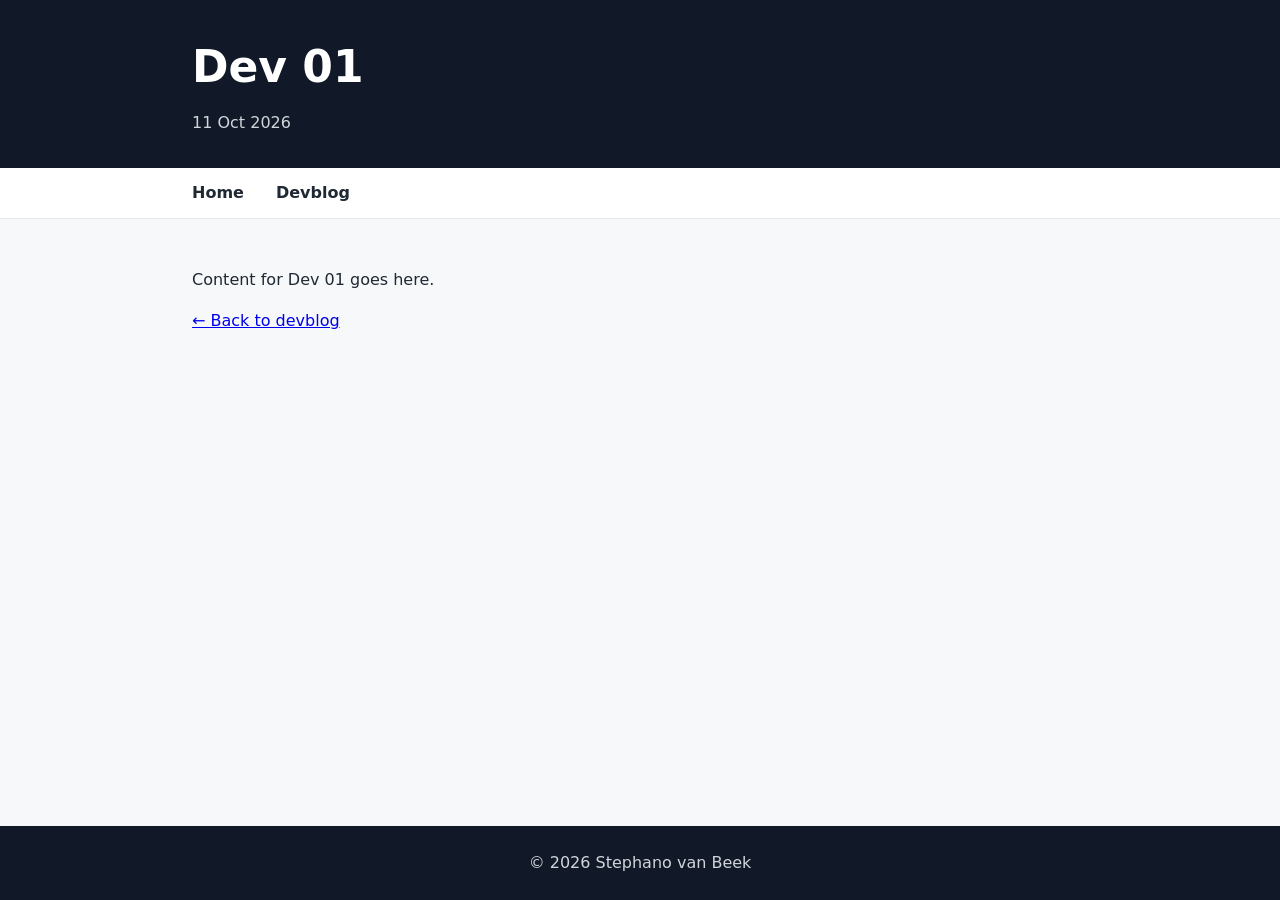
==== dev-01.html @ 4a0f00a3 "Add Dev 01-03 entries with dates and detail pages" ====
<!DOCTYPE html>
<html lang="en">
<head>
  <meta charset="UTF-8">
  <meta name="viewport" content="width=device-width, initial-scale=1.0">
  <title>Dev 01 | Nudging Devblog</title>
  <link rel="stylesheet" href="css/style.css">
</head>
<body>
  <header class="site-header">
    <div class="container">
      <h1 class="site-title">Dev 01</h1>
      <p class="site-tagline"><time datetime="2026-10-11">11 Oct 2026</time></p>
    </div>
  </header>

  <nav class="site-nav" aria-label="Main navigation">
    <div class="container">
      <ul>
        <li><a href="index.html">Home</a></li>
        <li><a href="devblog.html">Devblog</a></li>
      </ul>
    </div>
  </nav>

  <main class="container devblog">
    <article class="post-content">
      <p>Content for Dev 01 goes here.</p>
      <p><a href="devblog.html">&larr; Back to devblog</a></p>
    </article>
  </main>

  <footer class="site-footer">
    <div class="container">
      <p>&copy; 2026 Stephano van Beek</p>
    </div>
  </footer>

  <script src="js/script.js"></script>
</body>
</html>
---- css/style.css ----
:root {
  --color-bg: #f7f8fa;
  --color-surface: #ffffff;
  --color-text: #1f2933;
  --color-muted: #52606d;
  --color-primary: #2563eb;
  --color-dark: #111827;
  --max-width: 60rem;
}

*,
*::before,
*::after {
  box-sizing: border-box;
}

body {
  margin: 0;
  min-height: 100vh;
  display: flex;
  flex-direction: column;
  font-family: system-ui, -apple-system, "Segoe UI", Roboto, sans-serif;
  line-height: 1.6;
  color: var(--color-text);
  background: var(--color-bg);
}

.container {
  width: 100%;
  max-width: var(--max-width);
  margin-inline: auto;
  padding-inline: 1rem;
}

.site-header {
  padding-block: 2rem;
  background: var(--color-dark);
  color: #fff;
}

.site-title {
  margin: 0;
  font-size: clamp(1.75rem, 5vw, 2.75rem);
}

.site-tagline {
  margin: 0.5rem 0 0;
  color: #d1d5db;
}

.site-nav {
  background: var(--color-surface);
  border-bottom: 1px solid #e5e7eb;
}

.site-nav ul {
  display: flex;
  flex-wrap: wrap;
  gap: 1rem;
  margin: 0;
  padding: 0.75rem 0;
  list-style: none;
}

.site-nav a {
  color: var(--color-text);
  text-decoration: none;
  font-weight: 600;
}

.site-nav a:hover,
.site-nav a:focus-visible,
.site-nav a[aria-current="page"] {
  color: var(--color-primary);
  text-decoration: underline;
}

main {
  flex: 1;
  display: grid;
  gap: 1.5rem;
  padding-block: 2rem;
}

main section {
  padding: 1.5rem;
  background: var(--color-surface);
  border-radius: 0.5rem;
  box-shadow: 0 1px 3px rgba(0, 0, 0, 0.08);
}

main h2 {
  margin-top: 0;
}

.site-footer {
  padding-block: 1.5rem;
  background: var(--color-dark);
  color: #d1d5db;
  text-align: center;
}

.site-footer p {
  margin: 0;
}

/* Devblog list */
.devblog {
  display: block;
}

.post-list {
  margin: 0;
  padding: 0;
  list-style: none;
}

.post-item {
  display: flex;
  justify-content: space-between;
  align-items: center;
  gap: 1rem;
  padding: 1rem 0;
  border-bottom: 1px solid #e5e7eb;
}

.post-meta {
  margin: 0;
  font-size: 0.85rem;
  color: var(--color-muted);
}

.post-tag {
  font-weight: 600;
}

.post-title {
  margin: 0.25rem 0;
  font-size: 1.25rem;
  line-height: 1.3;
}

.post-title a {
  color: var(--color-text);
  text-decoration: none;
}

.post-title a:hover,
.post-title a:focus-visible {
  color: var(--color-primary);
}

.post-summary {
  margin: 0;
  color: var(--color-muted);
  font-size: 0.95rem;
}

.post-thumb {
  flex-shrink: 0;
  display: grid;
  place-items: center;
  width: 6rem;
  height: 4rem;
  border-radius: 0.5rem;
  background: var(--color-dark);
  color: #fff;
  font-weight: 700;
}

@media (min-width: 48rem) {
  .container {
    padding-inline: 2rem;
  }

  .site-nav ul {
    gap: 2rem;
  }
}

@media (min-width: 64rem) {
  main:not(.devblog) {
    grid-template-columns: repeat(2, 1fr);
  }

  #about {
    grid-column: 1 / -1;
  }
}
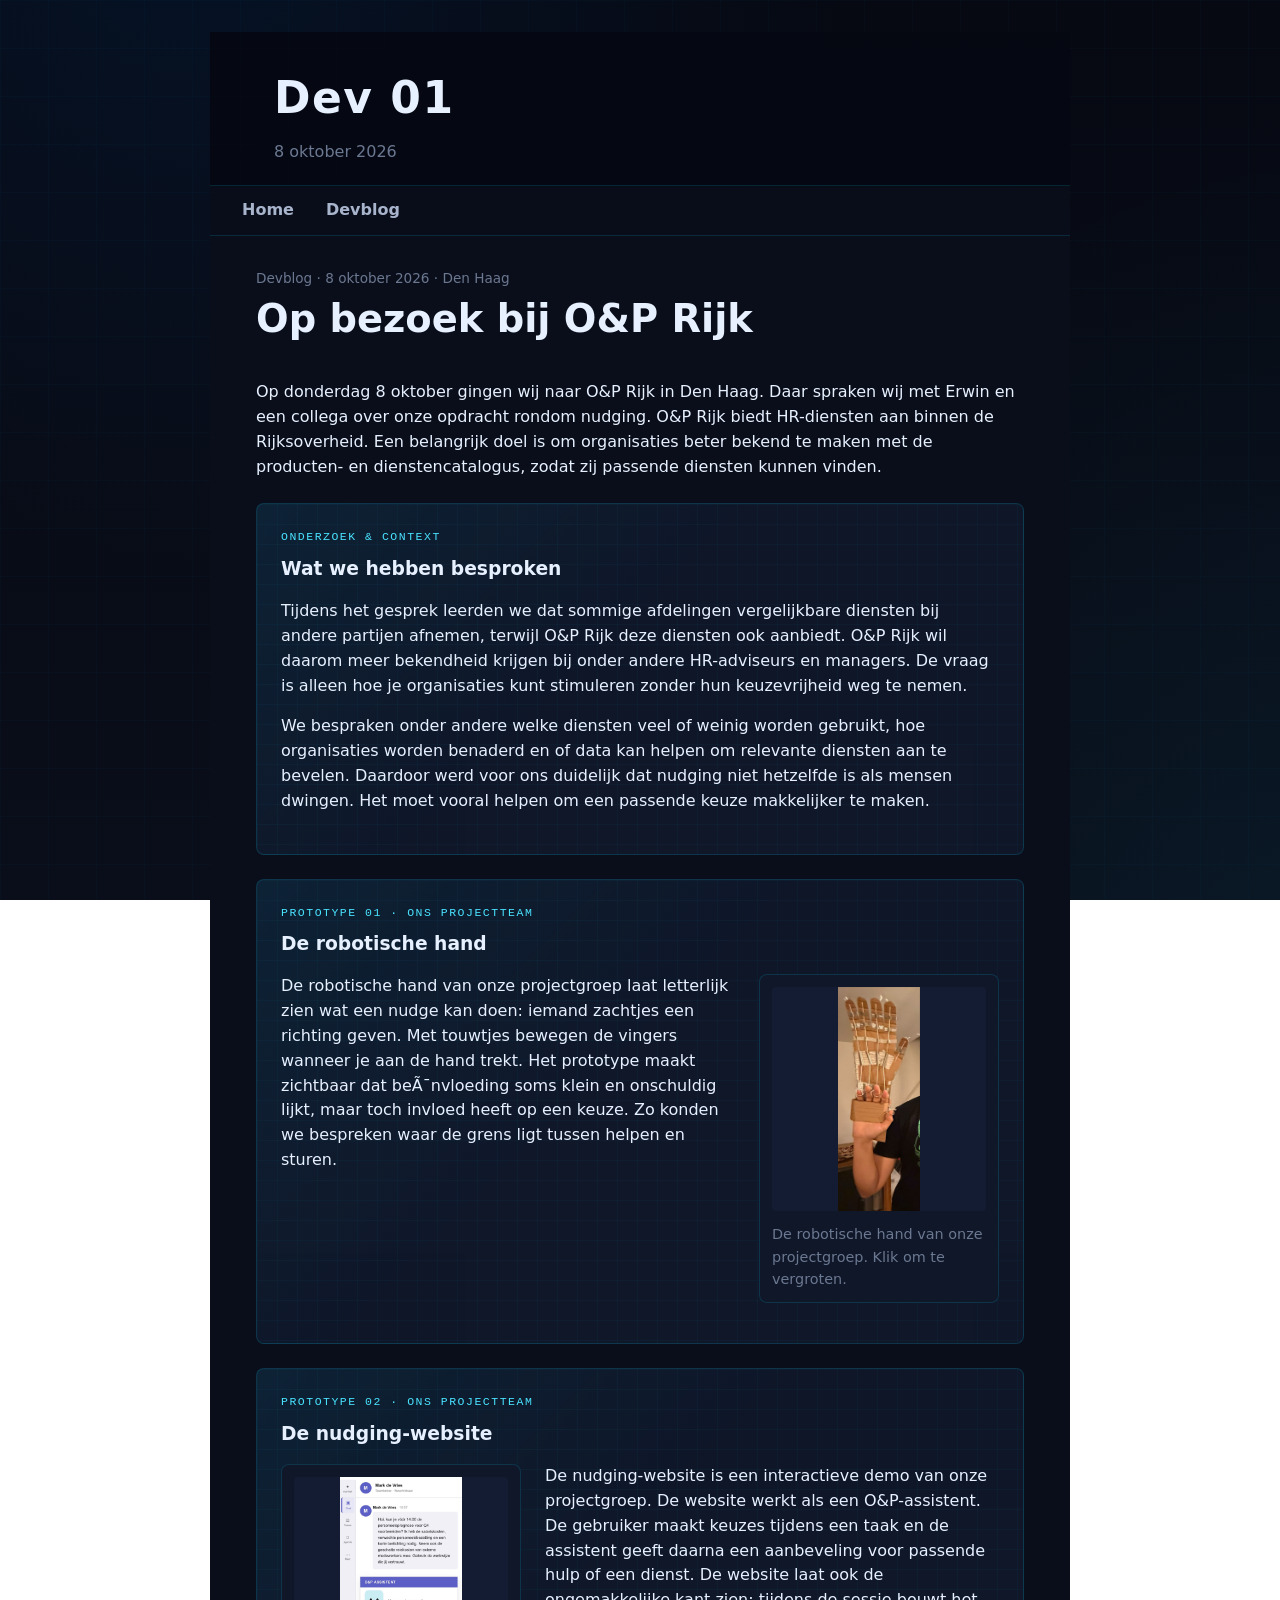
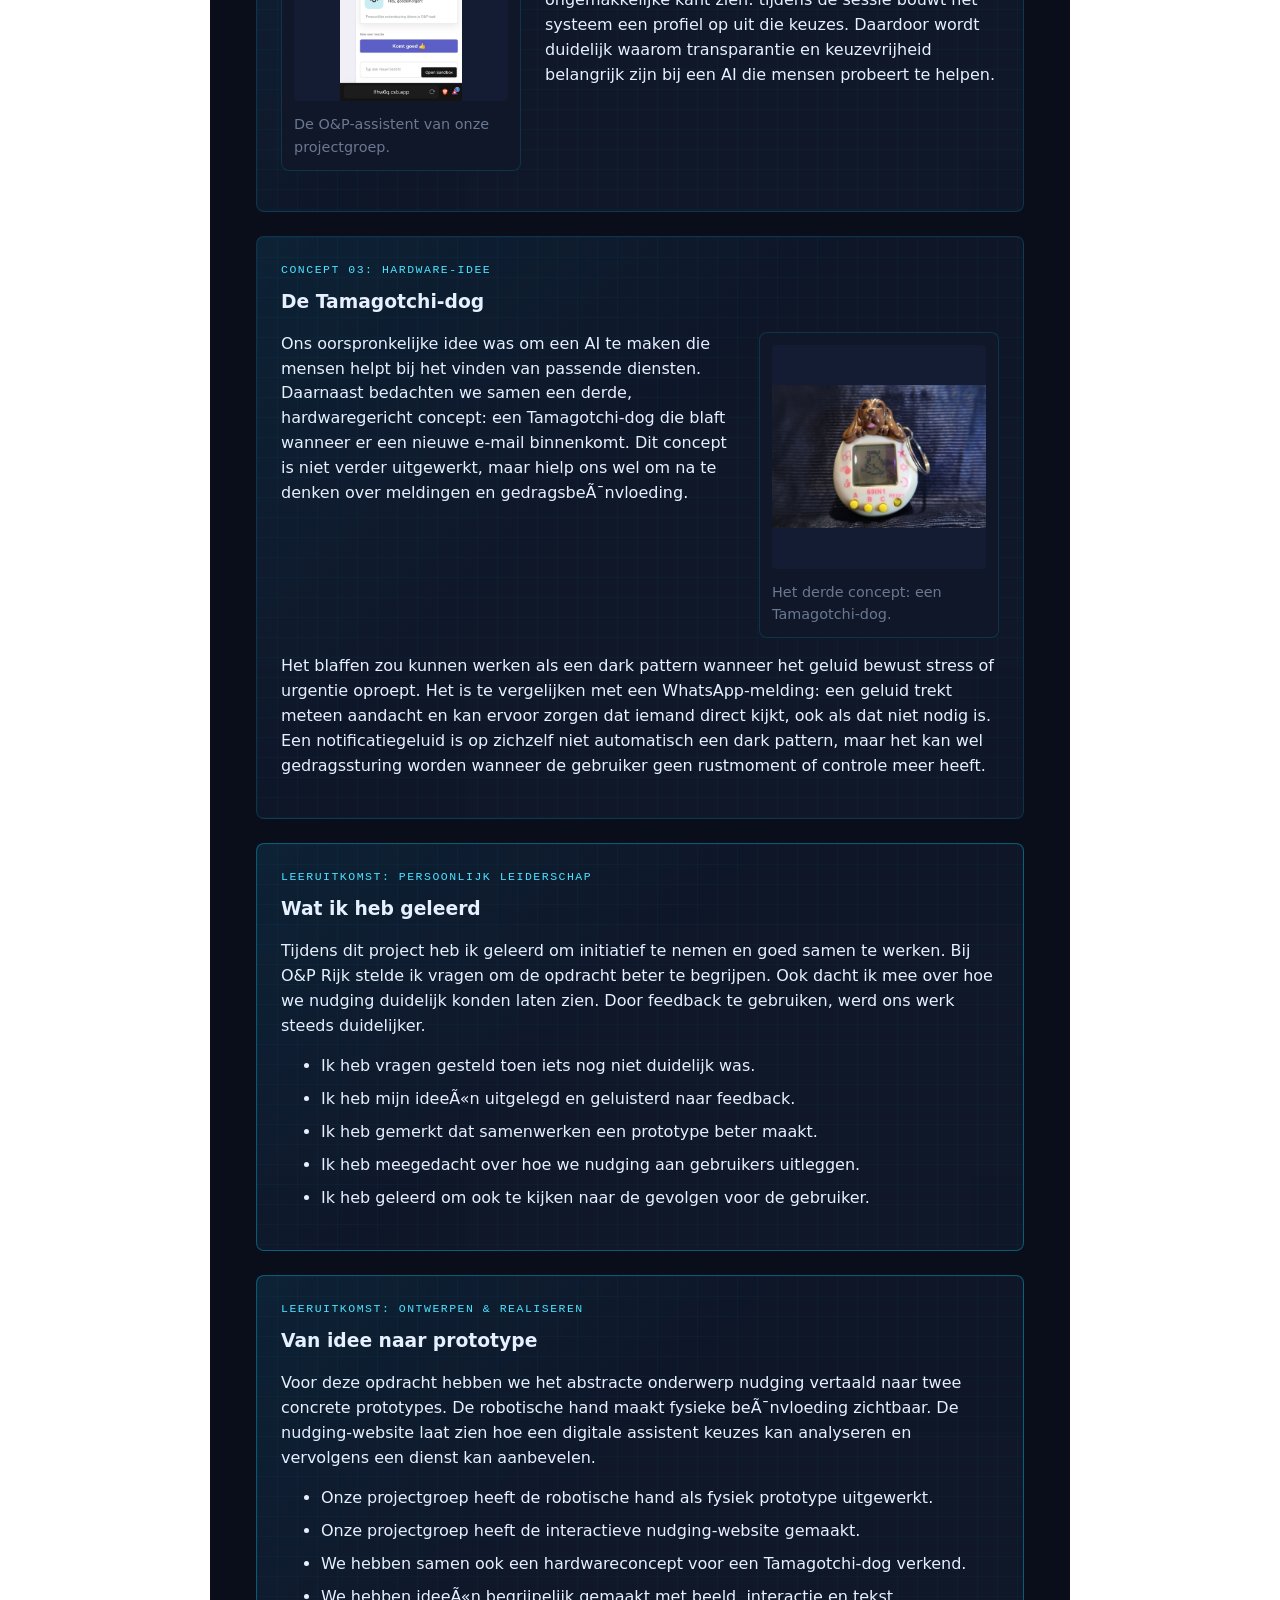
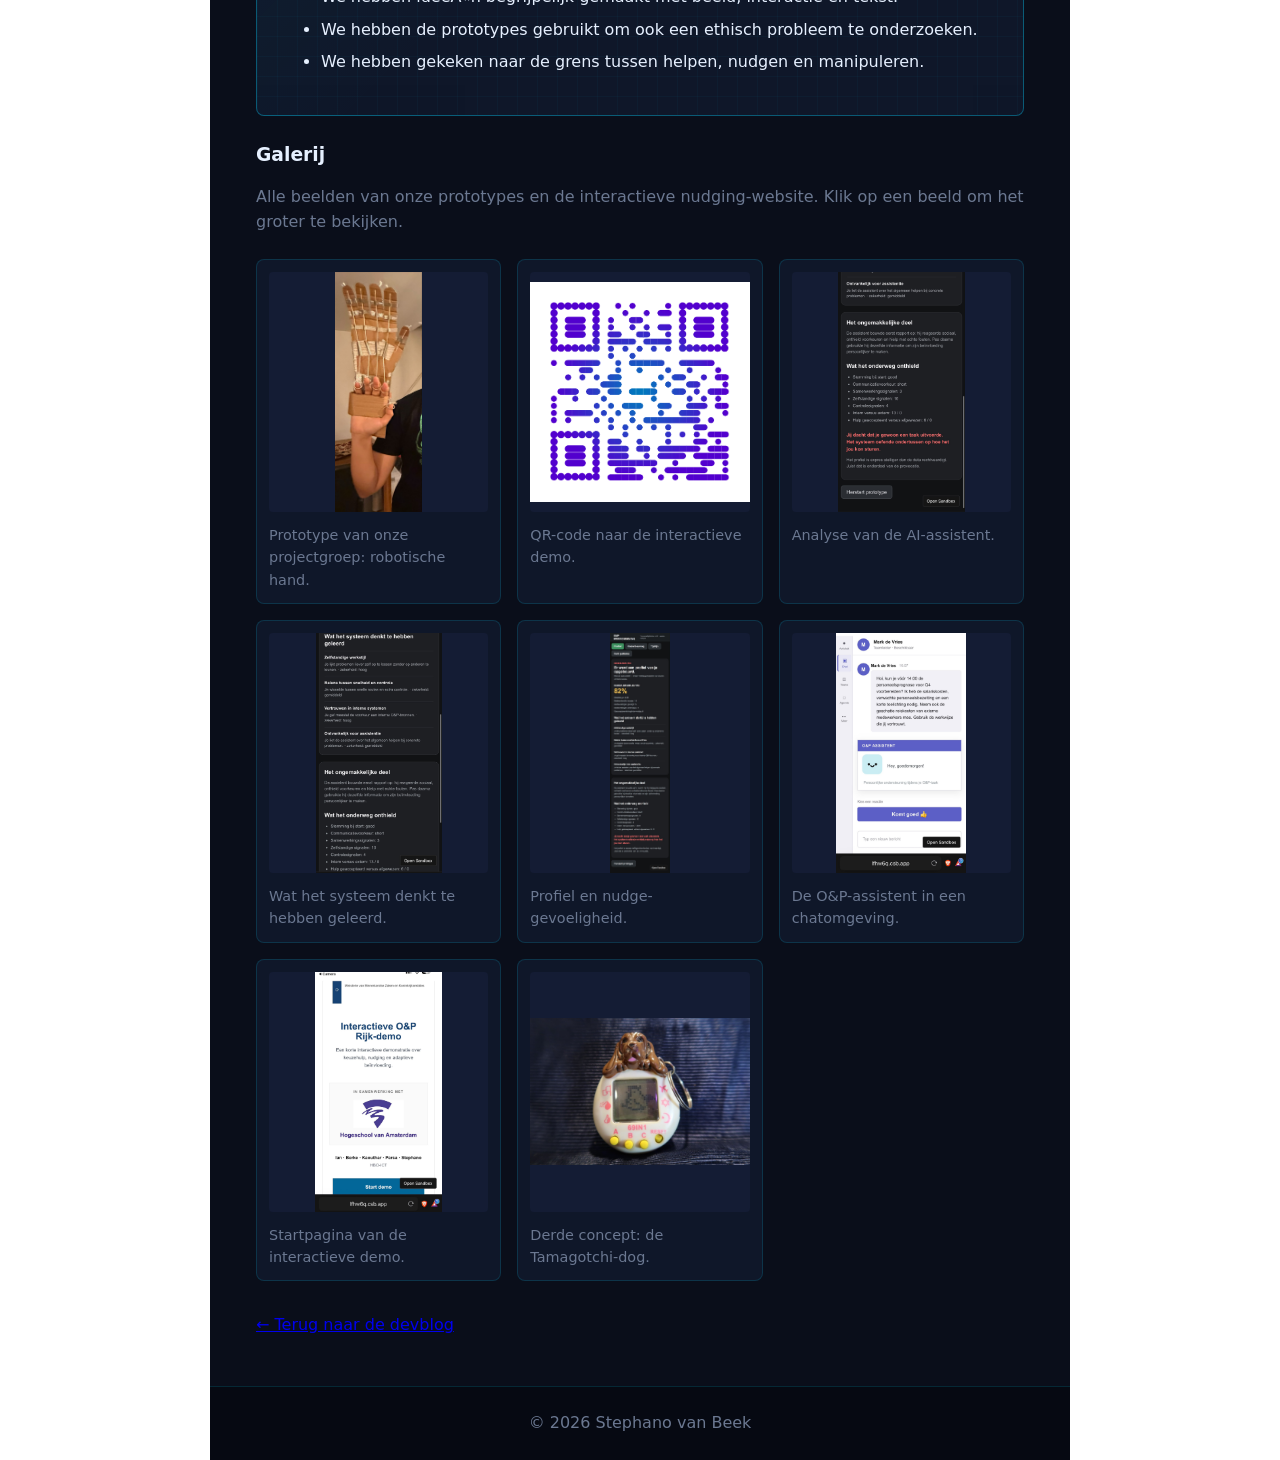
==== commit 3fd1cccd: "Update devblogs and project assets" ====
--- a/dev-01.html
+++ b/dev-01.html
@@ -1,21 +1,22 @@
-<!DOCTYPE html>
-<html lang="en">
+﻿<!DOCTYPE html>
+<html lang="nl">
 <head>
   <meta charset="UTF-8">
   <meta name="viewport" content="width=device-width, initial-scale=1.0">
-  <title>Dev 01 | Nudging Devblog</title>
+  <meta name="description" content="Een kort verslag van ons bezoek aan O&P Rijk en onze eerste nudging-prototypes.">
+  <title>Dev 01 | Bezoek aan O&P Rijk</title>
   <link rel="stylesheet" href="css/style.css">
 </head>
 <body>
-  <header class="site-header">
-    <div class="container">
+  <header class="header_mid">
+    <div class="container_mid">
       <h1 class="site-title">Dev 01</h1>
-      <p class="site-tagline"><time datetime="2026-10-11">11 Oct 2026</time></p>
+      <p class="site-tagline"><time datetime="2026-10-08">8 oktober 2026</time></p>
     </div>
   </header>
 
-  <nav class="site-nav" aria-label="Main navigation">
-    <div class="container">
+  <nav class="navbar_mid" aria-label="Main navigation">
+    <div class="container_mid">
       <ul>
         <li><a href="index.html">Home</a></li>
         <li><a href="devblog.html">Devblog</a></li>
@@ -23,15 +24,204 @@
     </div>
   </nav>
 
-  <main class="container devblog">
-    <article class="post-content">
-      <p>Content for Dev 01 goes here.</p>
-      <p><a href="devblog.html">&larr; Back to devblog</a></p>
+  <main class="container_mid dev_blog">
+    <article class="blog_text">
+      <p class="post-meta">Devblog &middot; 8 oktober 2026 &middot; Den Haag</p>
+      <h2>Op bezoek bij O&amp;P Rijk</h2>
+      <p>
+        Op donderdag 8 oktober gingen wij naar O&amp;P Rijk in Den Haag. Daar spraken
+        wij met Erwin en een collega over onze opdracht rondom nudging. O&amp;P Rijk
+        biedt HR-diensten aan binnen de Rijksoverheid. Een belangrijk doel is om
+        organisaties beter bekend te maken met de producten- en dienstencatalogus,
+        zodat zij passende diensten kunnen vinden.
+      </p>
+
+      <section class="blog_block">
+        <p class="block-label">Onderzoek &amp; context</p>
+        <h3>Wat we hebben besproken</h3>
+        <p>
+          Tijdens het gesprek leerden we dat sommige afdelingen vergelijkbare diensten
+          bij andere partijen afnemen, terwijl O&amp;P Rijk deze diensten ook aanbiedt.
+          O&amp;P Rijk wil daarom meer bekendheid krijgen bij onder andere HR-adviseurs
+          en managers. De vraag is alleen hoe je organisaties kunt stimuleren zonder
+          hun keuzevrijheid weg te nemen.
+        </p>
+        <p>
+          We bespraken onder andere welke diensten veel of weinig worden gebruikt,
+          hoe organisaties worden benaderd en of data kan helpen om relevante diensten
+          aan te bevelen. Daardoor werd voor ons duidelijk dat nudging niet hetzelfde
+          is als mensen dwingen. Het moet vooral helpen om een passende keuze
+          makkelijker te maken.
+        </p>
+      </section>
+
+      <section class="blog_block">
+        <p class="block-label">Prototype 01 &middot; Ons projectteam</p>
+        <h3>De robotische hand</h3>
+        <div class="content-with-image">
+          <p>
+            De robotische hand van onze projectgroep laat letterlijk zien wat een nudge kan doen: iemand
+            zachtjes een richting geven. Met touwtjes bewegen de vingers wanneer je aan
+            de hand trekt. Het prototype maakt zichtbaar dat beÃ¯nvloeding soms klein en
+            onschuldig lijkt, maar toch invloed heeft op een keuze. Zo konden we
+            bespreken waar de grens ligt tussen helpen en sturen.
+          </p>
+          <figure class="inline-image">
+            <button class="image-trigger" type="button" data-image="assets/dev1/dev-01-robot-hand.png" data-alt="Zelfgemaakte robotische hand van karton, touw en tape">
+              <img src="assets/dev1/dev-01-robot-hand.png" alt="Zelfgemaakte robotische hand van karton, touw en tape">
+            </button>
+            <figcaption>De robotische hand van onze projectgroep. Klik om te vergroten.</figcaption>
+          </figure>
+        </div>
+      </section>
+
+      <section class="blog_block">
+        <p class="block-label">Prototype 02 &middot; Ons projectteam</p>
+        <h3>De nudging-website</h3>
+        <div class="content-with-image content-with-image--reverse">
+          <p>
+            De nudging-website is een interactieve demo van onze projectgroep. De
+            website werkt als een O&amp;P-assistent. De gebruiker maakt keuzes tijdens
+            een taak en de assistent geeft daarna een aanbeveling voor passende hulp
+            of een dienst. De website laat ook de
+            ongemakkelijke kant zien: tijdens de sessie bouwt het systeem een profiel
+            op uit die keuzes. Daardoor wordt duidelijk waarom transparantie en
+            keuzevrijheid belangrijk zijn bij een AI die mensen probeert te helpen.
+          </p>
+          <figure class="inline-image">
+            <button class="image-trigger" type="button" data-image="assets/dev1/dev-01-5.png" data-alt="O&P-assistent in een chatomgeving">
+              <img src="assets/dev1/dev-01-5.png" alt="O&P-assistent in een chatomgeving">
+            </button>
+            <figcaption>De O&amp;P-assistent van onze projectgroep.</figcaption>
+          </figure>
+        </div>
+      </section>
+
+      <section class="blog_block concept-block">
+        <p class="block-label">Concept 03: hardware-idee</p>
+        <h3>De Tamagotchi-dog</h3>
+        <div class="content-with-image">
+          <p>
+            Ons oorspronkelijke idee was om een AI te maken die mensen helpt bij het
+            vinden van passende diensten. Daarnaast bedachten we samen een derde,
+            hardwaregericht concept: een Tamagotchi-dog die blaft wanneer er een
+            nieuwe e-mail binnenkomt. Dit concept is niet verder uitgewerkt, maar
+            hielp ons wel om na te denken over meldingen en gedragsbeÃ¯nvloeding.
+          </p>
+          <figure class="inline-image">
+            <button class="image-trigger" type="button" data-image="assets/dev1/dev-01-tamagotchi-dog.png" data-alt="Tamagotchi-hondje als voorbeeld van een hardwareconcept">
+              <img src="assets/dev1/dev-01-tamagotchi-dog.png" alt="Tamagotchi-hondje als voorbeeld van een hardwareconcept">
+            </button>
+            <figcaption>Het derde concept: een Tamagotchi-dog.</figcaption>
+          </figure>
+        </div>
+        <p>
+          Het blaffen zou kunnen werken als een dark pattern wanneer het geluid
+          bewust stress of urgentie oproept. Het is te vergelijken met een
+          WhatsApp-melding: een geluid trekt meteen aandacht en kan ervoor zorgen
+          dat iemand direct kijkt, ook als dat niet nodig is. Een notificatiegeluid
+          is op zichzelf niet automatisch een dark pattern, maar het kan wel
+          gedragssturing worden wanneer de gebruiker geen rustmoment of controle
+          meer heeft.
+        </p>
+      </section>
+
+      <section class="blog_block learning-block">
+        <p class="block-label">Leeruitkomst: Persoonlijk Leiderschap</p>
+        <h3>Wat ik heb geleerd</h3>
+        <p>
+          Tijdens dit project heb ik geleerd om initiatief te nemen en goed samen te
+          werken. Bij O&amp;P Rijk stelde ik vragen om de opdracht beter te begrijpen.
+          Ook dacht ik mee over hoe we nudging duidelijk konden laten zien. Door
+          feedback te gebruiken, werd ons werk steeds duidelijker.
+        </p>
+        <ul>
+          <li>Ik heb vragen gesteld toen iets nog niet duidelijk was.</li>
+          <li>Ik heb mijn ideeÃ«n uitgelegd en geluisterd naar feedback.</li>
+          <li>Ik heb gemerkt dat samenwerken een prototype beter maakt.</li>
+          <li>Ik heb meegedacht over hoe we nudging aan gebruikers uitleggen.</li>
+          <li>Ik heb geleerd om ook te kijken naar de gevolgen voor de gebruiker.</li>
+        </ul>
+      </section>
+
+      <section class="blog_block learning-block">
+        <p class="block-label">Leeruitkomst: Ontwerpen &amp; Realiseren</p>
+        <h3>Van idee naar prototype</h3>
+        <p>
+          Voor deze opdracht hebben we het abstracte onderwerp nudging vertaald naar
+          twee concrete prototypes. De robotische hand maakt fysieke beÃ¯nvloeding
+          zichtbaar. De nudging-website laat zien hoe een digitale assistent keuzes
+          kan analyseren en vervolgens een dienst kan aanbevelen.
+        </p>
+        <ul>
+          <li>Onze projectgroep heeft de robotische hand als fysiek prototype uitgewerkt.</li>
+          <li>Onze projectgroep heeft de interactieve nudging-website gemaakt.</li>
+          <li>We hebben samen ook een hardwareconcept voor een Tamagotchi-dog verkend.</li>
+          <li>We hebben ideeÃ«n begrijpelijk gemaakt met beeld, interactie en tekst.</li>
+          <li>We hebben de prototypes gebruikt om ook een ethisch probleem te onderzoeken.</li>
+          <li>We hebben gekeken naar de grens tussen helpen, nudgen en manipuleren.</li>
+        </ul>
+      </section>
+
+      <h3>Galerij</h3>
+      <p class="gallery-intro">Alle beelden van onze prototypes en de interactieve nudging-website. Klik op een beeld om het groter te bekijken.</p>
+      <div class="image-gallery">
+        <figure class="gallery_img">
+          <button class="image-trigger" type="button" data-image="assets/dev1/dev-01-robot-hand.png" data-alt="Zelfgemaakte robotische hand van karton, touw en tape">
+            <img src="assets/dev1/dev-01-robot-hand.png" alt="Zelfgemaakte robotische hand van karton, touw en tape">
+          </button>
+          <figcaption>Prototype van onze projectgroep: robotische hand.</figcaption>
+        </figure>
+        <figure class="gallery_img">
+          <button class="image-trigger" type="button" data-image="assets/dev1/dev-01-1.png" data-alt="QR-code uit de interactieve demo">
+            <img src="assets/dev1/dev-01-1.png" alt="QR-code uit de interactieve demo">
+          </button>
+          <figcaption>QR-code naar de interactieve demo.</figcaption>
+        </figure>
+        <figure class="gallery_img">
+          <button class="image-trigger" type="button" data-image="assets/dev1/dev-01-2.png" data-alt="Screenshot van de analyse van de AI-assistent">
+            <img src="assets/dev1/dev-01-2.png" alt="Screenshot van de analyse van de AI-assistent">
+          </button>
+          <figcaption>Analyse van de AI-assistent.</figcaption>
+        </figure>
+        <figure class="gallery_img">
+          <button class="image-trigger" type="button" data-image="assets/dev1/dev-01-3.png" data-alt="Screenshot met wat het systeem denkt te hebben geleerd">
+            <img src="assets/dev1/dev-01-3.png" alt="Screenshot met wat het systeem denkt te hebben geleerd">
+          </button>
+          <figcaption>Wat het systeem denkt te hebben geleerd.</figcaption>
+        </figure>
+        <figure class="gallery_img">
+          <button class="image-trigger" type="button" data-image="assets/dev1/dev-01-4.png" data-alt="Profielpagina met nudge-gevoeligheid">
+            <img src="assets/dev1/dev-01-4.png" alt="Profielpagina met nudge-gevoeligheid">
+          </button>
+          <figcaption>Profiel en nudge-gevoeligheid.</figcaption>
+        </figure>
+        <figure class="gallery_img">
+          <button class="image-trigger" type="button" data-image="assets/dev1/dev-01-5.png" data-alt="O&P-assistent in een chatomgeving">
+            <img src="assets/dev1/dev-01-5.png" alt="O&P-assistent in een chatomgeving">
+          </button>
+          <figcaption>De O&amp;P-assistent in een chatomgeving.</figcaption>
+        </figure>
+        <figure class="gallery_img">
+          <button class="image-trigger" type="button" data-image="assets/dev1/dev-01-6.png" data-alt="Startpagina van de interactieve O&P Rijk-demo">
+            <img src="assets/dev1/dev-01-6.png" alt="Startpagina van de interactieve O&P Rijk-demo">
+          </button>
+          <figcaption>Startpagina van de interactieve demo.</figcaption>
+        </figure>
+        <figure class="gallery_img">
+          <button class="image-trigger" type="button" data-image="assets/dev1/dev-01-tamagotchi-dog.png" data-alt="Tamagotchi-hondje als voorbeeld van een hardwareconcept">
+            <img src="assets/dev1/dev-01-tamagotchi-dog.png" alt="Tamagotchi-hondje als voorbeeld van een hardwareconcept">
+          </button>
+          <figcaption>Derde concept: de Tamagotchi-dog.</figcaption>
+        </figure>
+      </div>
+
+      <p><a href="devblog.html">&larr; Terug naar de devblog</a></p>
     </article>
   </main>
 
-  <footer class="site-footer">
-    <div class="container">
+  <footer class="footer_mid">
+    <div class="container_mid">
       <p>&copy; 2026 Stephano van Beek</p>
     </div>
   </footer>
@@ -39,3 +229,7 @@
   <script src="js/script.js"></script>
 </body>
 </html>
+
+
+
+
--- a/css/style.css
+++ b/css/style.css
@@ -1,59 +1,90 @@
+﻿/* Uses the same blue-gradient card style as the authentication project. */
+* { box-sizing: border-box; }
+
 :root {
-  --color-bg: #f7f8fa;
-  --color-surface: #ffffff;
-  --color-text: #1f2933;
-  --color-muted: #52606d;
-  --color-primary: #2563eb;
-  --color-dark: #111827;
-  --max-width: 60rem;
-}
-
-*,
-*::before,
-*::after {
-  box-sizing: border-box;
+  --bg-deep: #060912;
+  --bg-base: #0a0e1a;
+  --surface: #0f1729;
+  --surface-2: #141c34;
+  --cyan: #00d4ff;
+  --cyan-bright: #4ae3ff;
+  --cyan-soft: rgba(0, 212, 255, 0.08);
+  --text: #e6f0ff;
+  --text-soft: #a8b4cc;
+  --text-muted: #6b7891;
+  --border: rgba(0, 212, 255, 0.15);
+  --border-strong: rgba(0, 212, 255, 0.35);
+  --color-text: var(--text);
+  --color-muted: var(--text-muted);
+  --color-primary: var(--cyan-bright);
 }
 
 body {
-  margin: 0;
-  min-height: 100vh;
-  display: flex;
-  flex-direction: column;
-  font-family: system-ui, -apple-system, "Segoe UI", Roboto, sans-serif;
-  line-height: 1.6;
-  color: var(--color-text);
-  background: var(--color-bg);
-}
-
-.container {
-  width: 100%;
-  max-width: var(--max-width);
+  margin: 0; min-height: 100vh; display: flex; flex-direction: column;
+  font-family: -apple-system, BlinkMacSystemFont, "Segoe UI", Inter, system-ui, sans-serif;
+  line-height: 1.55;
+  color: var(--text);
+  background:
+    radial-gradient(circle at 15% -10%, rgba(0, 85, 179, 0.12) 0%, transparent 45%),
+    radial-gradient(circle at 110% 110%, rgba(0, 212, 255, 0.06) 0%, transparent 50%),
+    linear-gradient(180deg, var(--bg-deep) 0%, var(--bg-base) 100%);
+  background-attachment: fixed;
+}
+
+body::before {
+  content: "";
+  position: fixed;
+  inset: 0;
+  background-image:
+    linear-gradient(rgba(0, 212, 255, 0.025) 1px, transparent 1px),
+    linear-gradient(90deg, rgba(0, 212, 255, 0.025) 1px, transparent 1px);
+  background-size: 48px 48px;
+  pointer-events: none;
+  z-index: 0;
+}
+
+.container_mid {
+  width: 100%;
+  max-width: 860px;
   margin-inline: auto;
-  padding-inline: 1rem;
-}
-
-.site-header {
-  padding-block: 2rem;
-  background: var(--color-dark);
-  color: #fff;
+  padding-inline: 32px;
+}
+
+.header_mid {
+  position: relative;
+  z-index: 1;
+  width: 100%;
+  max-width: 860px;
+  margin-inline: auto;
+  margin-top: 2rem;
+  padding: 32px 32px 20px;
+  background: rgba(6, 9, 18, 0.95);
+  border-bottom: 1px solid var(--border);
 }
 
 .site-title {
   margin: 0;
   font-size: clamp(1.75rem, 5vw, 2.75rem);
+  color: var(--text);
+  letter-spacing: 1.5px;
 }
 
 .site-tagline {
   margin: 0.5rem 0 0;
-  color: #d1d5db;
-}
-
-.site-nav {
-  background: var(--color-surface);
-  border-bottom: 1px solid #e5e7eb;
-}
-
-.site-nav ul {
+  color: var(--text-muted);
+}
+
+.navbar_mid {
+  position: relative;
+  z-index: 1;
+  width: 100%;
+  max-width: 860px;
+  margin-inline: auto;
+  background: rgba(10, 14, 26, 0.9);
+  border-bottom: 1px solid var(--border);
+}
+
+.navbar_mid ul {
   display: flex;
   flex-wrap: wrap;
   gap: 1rem;
@@ -62,50 +93,133 @@
   list-style: none;
 }
 
-.site-nav a {
-  color: var(--color-text);
+.navbar_mid a {
+  color: var(--text-soft);
   text-decoration: none;
   font-weight: 600;
 }
 
-.site-nav a:hover,
-.site-nav a:focus-visible,
-.site-nav a[aria-current="page"] {
-  color: var(--color-primary);
+.navbar_mid a:hover,
+.navbar_mid a:focus-visible,
+.navbar_mid a[aria-current="page"] {
+  color: var(--cyan-bright);
   text-decoration: underline;
 }
 
+.sprint-switch-wrap {
+  position: relative;
+  z-index: 1;
+  display: flex;
+  align-items: center;
+  justify-content: space-between;
+  gap: 1rem;
+  padding-top: 1rem;
+  background: var(--bg-base);
+}
+
+.sprint-switch {
+  display: inline-flex;
+  gap: 0.25rem;
+  padding: 0.25rem;
+  border: 1px solid var(--border-strong);
+  border-radius: 999px;
+  background: var(--surface);
+}
+
+.sprint-switch__button {
+  display: inline-block;
+  padding: 0.45rem 0.85rem;
+  border: 1px solid transparent;
+  border-radius: 999px;
+  color: var(--text-muted);
+  font-size: 0.78rem;
+  font-weight: 700;
+  text-decoration: none;
+  letter-spacing: 0.4px;
+}
+
+.sprint-switch__button:hover,
+.sprint-switch__button:focus-visible,
+.sprint-switch__button.is-active {
+  color: var(--cyan-bright);
+  border-color: var(--border-strong);
+  background: var(--cyan-soft);
+  outline: none;
+}
+
+.pdf-download {
+  display: inline-block;
+  padding: 0.55rem 0.9rem;
+  border: 1px solid #1687d9;
+  border-radius: 0.45rem;
+  color: #fff;
+  background: #0876c9;
+  font-size: 0.8rem;
+  font-weight: 700;
+  text-decoration: none;
+  white-space: nowrap;
+}
+
+.pdf-download:hover,
+.pdf-download:focus-visible {
+  border-color: #53b8ff;
+  color: #fff;
+  background: #0b91ed;
+  outline: 2px solid rgba(83, 184, 255, 0.35);
+  outline-offset: 2px;
+}
+
+.zip-download {
+  margin-top: 0.75rem;
+}
+
+[data-view-content][hidden] {
+  display: none !important;
+}
+
 main {
+  position: relative;
+  z-index: 1;
+  width: 100%;
+  max-width: 860px;
+  margin-inline: auto;
   flex: 1;
   display: grid;
   gap: 1.5rem;
   padding-block: 2rem;
+  background: var(--bg-base);
 }
 
 main section {
   padding: 1.5rem;
-  background: var(--color-surface);
-  border-radius: 0.5rem;
-  box-shadow: 0 1px 3px rgba(0, 0, 0, 0.08);
+  background: var(--surface);
+  border-radius: 0.5rem;
+  border: 1px solid var(--border);
 }
 
 main h2 {
   margin-top: 0;
 }
 
-.site-footer {
+.footer_mid {
+  position: relative;
+  z-index: 1;
+  width: 100%;
+  max-width: 860px;
+  margin-inline: auto;
   padding-block: 1.5rem;
-  background: var(--color-dark);
-  color: #d1d5db;
+  background: var(--bg-deep);
+  color: var(--text-muted);
   text-align: center;
-}
-
-.site-footer p {
+  border-top: 1px solid var(--border);
+}
+
+.footer_mid p {
   margin: 0;
 }
 
 /* Devblog list */
-.devblog {
+.dev_blog {
   display: block;
 }
 
@@ -121,7 +235,7 @@
   align-items: center;
   gap: 1rem;
   padding: 1rem 0;
-  border-bottom: 1px solid #e5e7eb;
+  border-bottom: 1px solid var(--border);
 }
 
 .post-meta {
@@ -156,6 +270,413 @@
   font-size: 0.95rem;
 }
 
+.blog_text {
+  max-width: 48rem;
+  margin-inline: auto;
+  width: 100%;
+}
+
+.blog_text h2 {
+  font-size: clamp(1.75rem, 4vw, 2.4rem);
+}
+
+.blog_text h3 {
+  margin: 0 0 1rem;
+}
+
+.blog_text li + li {
+  margin-top: 0.5rem;
+}
+
+.blog_block {
+  position: relative;
+  overflow: hidden;
+  margin: 1.5rem 0;
+  padding: 1.5rem;
+  background:
+    linear-gradient(135deg, rgba(0, 212, 255, 0.06), transparent 45%),
+    var(--surface);
+  border: 1px solid var(--border);
+  border-radius: 0.5rem;
+}
+
+.blog_block::after {
+  content: "";
+  position: absolute;
+  inset: 0;
+  background-image:
+    linear-gradient(rgba(0, 212, 255, 0.1) 1px, transparent 1px),
+    linear-gradient(90deg, rgba(0, 212, 255, 0.1) 1px, transparent 1px);
+  background-size: 1.25rem 1.25rem;
+  opacity: 0.32;
+  pointer-events: none;
+}
+
+.blog_block > * {
+  position: relative;
+  z-index: 1;
+}
+
+.block-label {
+  margin: 0 0 0.5rem;
+  color: var(--cyan-bright);
+  font-family: ui-monospace, Consolas, monospace;
+  font-size: 0.72rem;
+  letter-spacing: 1.5px;
+  text-transform: uppercase;
+}
+
+.learning-block {
+  border-color: var(--border-strong);
+}
+
+.report-meta {
+  color: var(--text-muted);
+  font-family: ui-monospace, Consolas, monospace;
+  font-size: 0.8rem;
+}
+
+.society-report h4 {
+  margin: 1.75rem 0 0.5rem;
+  color: var(--cyan-bright);
+}
+
+.society-report h5 {
+  margin: 0 0 0.5rem;
+  color: var(--text);
+}
+
+.report-stats {
+  display: grid;
+  grid-template-columns: repeat(auto-fit, minmax(7rem, 1fr));
+  gap: 0.75rem;
+  margin: 1.5rem 0;
+}
+
+.report-stats div {
+  display: flex;
+  flex-direction: column;
+  min-height: 5rem;
+  justify-content: center;
+  padding: 0.75rem;
+  border: 1px solid var(--border-strong);
+  border-radius: 0.5rem;
+  background: var(--cyan-soft);
+  text-align: center;
+}
+
+.report-stats strong {
+  color: var(--cyan-bright);
+  font-size: 1.35rem;
+}
+
+.report-stats span {
+  color: var(--text-muted);
+  font-size: 0.72rem;
+}
+
+.report-columns {
+  display: grid;
+  grid-template-columns: repeat(2, minmax(0, 1fr));
+  gap: 1rem;
+}
+
+.report-columns > div {
+  padding: 1rem;
+  border: 1px solid var(--border);
+  border-radius: 0.5rem;
+  background: rgba(0, 212, 255, 0.04);
+}
+
+.report-data {
+  display: grid;
+  grid-template-columns: repeat(2, minmax(0, 1fr));
+  gap: 1rem;
+  margin: 1.5rem 0;
+}
+
+.process-list {
+  padding-left: 1.25rem;
+}
+
+.code-snippets {
+  display: grid;
+  gap: 1rem;
+  margin: 1rem 0;
+}
+
+.code-card {
+  margin: 0;
+  overflow: hidden;
+  border: 1px solid var(--border-strong);
+  border-radius: 0.5rem;
+  background: #080d18;
+}
+
+.code-card figcaption {
+  padding: 0.65rem 0.8rem;
+  color: var(--cyan-bright);
+  border-bottom: 1px solid var(--border);
+  font-size: 0.78rem;
+  font-weight: 700;
+}
+
+.code-card pre {
+  margin: 0;
+  padding: 1rem;
+  overflow-x: auto;
+  color: #d7f6ff;
+  font: 0.8rem/1.6 ui-monospace, Consolas, monospace;
+  white-space: pre-wrap;
+}
+
+.report-data > div {
+  min-width: 0;
+  padding: 1rem;
+  border: 1px solid var(--border);
+  border-radius: 0.5rem;
+  background: rgba(0, 212, 255, 0.04);
+}
+
+.report-data h4 {
+  margin-top: 0;
+}
+
+.report-data table {
+  width: 100%;
+  border-collapse: collapse;
+  font-size: 0.9rem;
+}
+
+.report-data caption {
+  margin-bottom: 0.5rem;
+  color: var(--text-muted);
+  text-align: left;
+  font-size: 0.8rem;
+}
+
+.report-data th,
+.report-data td {
+  padding: 0.55rem 0.4rem;
+  border-bottom: 1px solid var(--border);
+  text-align: left;
+}
+
+.report-data th:last-child,
+.report-data td:last-child {
+  text-align: right;
+}
+
+.report-chart {
+  display: grid;
+  gap: 1rem;
+}
+
+.chart-row {
+  display: grid;
+  grid-template-columns: minmax(8rem, 1fr) minmax(5rem, 1.25fr) auto;
+  gap: 0.6rem;
+  align-items: center;
+  font-size: 0.78rem;
+}
+
+.chart-row strong {
+  color: var(--cyan-bright);
+  white-space: nowrap;
+}
+
+.chart-track {
+  height: 0.65rem;
+  overflow: hidden;
+  border-radius: 999px;
+  background: var(--surface-2);
+}
+
+.chart-track span {
+  display: block;
+  height: 100%;
+  border-radius: inherit;
+  background: linear-gradient(90deg, var(--cyan), var(--cyan-bright));
+}
+
+.content-with-image {
+  display: grid;
+  grid-template-columns: minmax(0, 1fr) minmax(10rem, 15rem);
+  gap: 1.5rem;
+  align-items: start;
+  margin-block: 1rem;
+}
+
+.content-with-image--reverse {
+  grid-template-columns: minmax(10rem, 15rem) minmax(0, 1fr);
+}
+
+.content-with-image--reverse > :first-child {
+  grid-column: 2;
+}
+
+.content-with-image--reverse > :last-child {
+  grid-column: 1;
+  grid-row: 1;
+}
+
+.gallery-intro {
+  color: var(--text-muted);
+}
+
+.image-gallery {
+  display: grid;
+  grid-template-columns: repeat(auto-fit, minmax(12rem, 1fr));
+  gap: 1rem;
+  margin-block: 1.5rem 2rem;
+}
+
+.society-pages {
+  display: grid;
+  grid-template-columns: repeat(2, minmax(0, 1fr));
+  gap: 1rem;
+  margin-top: 1rem;
+}
+
+.society-pages .gallery_img {
+  background: var(--surface-2);
+}
+
+.society-pages .gallery_img .image-trigger img {
+  height: auto;
+  aspect-ratio: 1 / 1.414;
+  object-fit: contain;
+}
+
+.gallery_img {
+  min-width: 0;
+  margin: 0;
+  padding: 0.75rem;
+  background: var(--surface);
+  border: 1px solid var(--border);
+  border-radius: 0.5rem;
+}
+
+.gallery_img .image-trigger img {
+  height: 15rem;
+}
+
+.gallery_img figcaption {
+  margin-top: 0.75rem;
+  color: var(--text-muted);
+  font-size: 0.9rem;
+}
+
+.gallery-placeholder {
+  display: grid;
+  place-items: center;
+  height: 15rem;
+  color: var(--cyan-bright);
+  background:
+    linear-gradient(rgba(0, 212, 255, 0.1) 1px, transparent 1px),
+    linear-gradient(90deg, rgba(0, 212, 255, 0.1) 1px, transparent 1px),
+    var(--surface-2);
+  background-size: 1.25rem 1.25rem;
+  text-align: center;
+  font-family: ui-monospace, Consolas, monospace;
+}
+
+.content-with-image p,
+.content-with-image ul {
+  margin-top: 0;
+}
+
+.inline-image {
+  margin: 0;
+  padding: 0.75rem;
+  background: var(--surface);
+  border: 1px solid var(--border);
+  border-radius: 0.5rem;
+}
+
+.image-trigger {
+  display: block;
+  width: 100%;
+  padding: 0;
+  border: 0;
+  border-radius: 0.25rem;
+  cursor: zoom-in;
+  background: transparent;
+}
+
+.image-trigger:focus-visible {
+  outline: 2px solid var(--cyan-bright);
+  outline-offset: 3px;
+}
+
+.image-trigger img {
+  display: block;
+  width: 100%;
+  height: 14rem;
+  object-fit: contain;
+  background: var(--surface-2);
+  border-radius: 0.25rem;
+}
+
+.inline-image figcaption {
+  margin-top: 0.75rem;
+  color: var(--color-muted);
+  font-size: 0.9rem;
+}
+
+.image-lightbox {
+  position: fixed;
+  z-index: 10;
+  inset: 0;
+  display: grid;
+  place-items: center;
+  padding: 2rem;
+  overflow: auto;
+  border: 0;
+  background: rgba(0, 0, 0, 0.82);
+}
+
+.image-lightbox:not([open]) {
+  display: none;
+}
+
+.image-lightbox__content {
+  position: relative;
+  max-width: min(90vw, 70rem);
+  max-height: 90vh;
+}
+
+.image-lightbox__image {
+  display: block;
+  max-width: 100%;
+  max-height: 84vh;
+  border: 1px solid var(--border-strong);
+  border-radius: 0.5rem;
+  cursor: zoom-in;
+  transition: transform 0.2s ease;
+}
+
+.image-lightbox__image.is-zoomed {
+  max-width: none;
+  max-height: none;
+  width: min(1400px, 140vw);
+  cursor: zoom-out;
+}
+
+.image-lightbox__close {
+  position: absolute;
+  top: -0.75rem;
+  right: -0.75rem;
+  width: 2.25rem;
+  height: 2.25rem;
+  border: 1px solid var(--border-strong);
+  border-radius: 50%;
+  color: var(--text);
+  background: var(--surface-2);
+  cursor: pointer;
+  font-size: 1.25rem;
+}
+
 .post-thumb {
   flex-shrink: 0;
   display: grid;
@@ -163,23 +684,54 @@
   width: 6rem;
   height: 4rem;
   border-radius: 0.5rem;
-  background: var(--color-dark);
-  color: #fff;
+  background: var(--cyan-soft);
+  border: 1px solid var(--border-strong);
+  color: var(--cyan-bright);
   font-weight: 700;
 }
 
 @media (min-width: 48rem) {
-  .container {
+  .container_mid {
     padding-inline: 2rem;
   }
 
-  .site-nav ul {
+  .navbar_mid ul {
     gap: 2rem;
   }
 }
 
+@media (max-width: 650px) {
+  .container_mid { padding-inline: 16px; }
+  .header_mid { margin-top: 1rem; padding: 24px 16px 16px; }
+
+  .sprint-switch-wrap {
+    align-items: stretch;
+    flex-direction: column;
+  }
+
+  .content-with-image,
+  .content-with-image--reverse {
+    grid-template-columns: 1fr;
+  }
+
+  .content-with-image--reverse > :first-child,
+  .content-with-image--reverse > :last-child {
+    grid-column: auto;
+    grid-row: auto;
+  }
+
+  .image-trigger img { height: 18rem; }
+
+  .report-columns,
+  .report-data,
+  .society-pages { grid-template-columns: 1fr; }
+
+  .chart-row { grid-template-columns: 1fr auto; }
+  .chart-track { grid-column: 1 / -1; grid-row: 2; }
+}
+
 @media (min-width: 64rem) {
-  main:not(.devblog) {
+  main:not(.dev_blog) {
     grid-template-columns: repeat(2, 1fr);
   }
 
@@ -187,3 +739,4 @@
     grid-column: 1 / -1;
   }
 }
+
